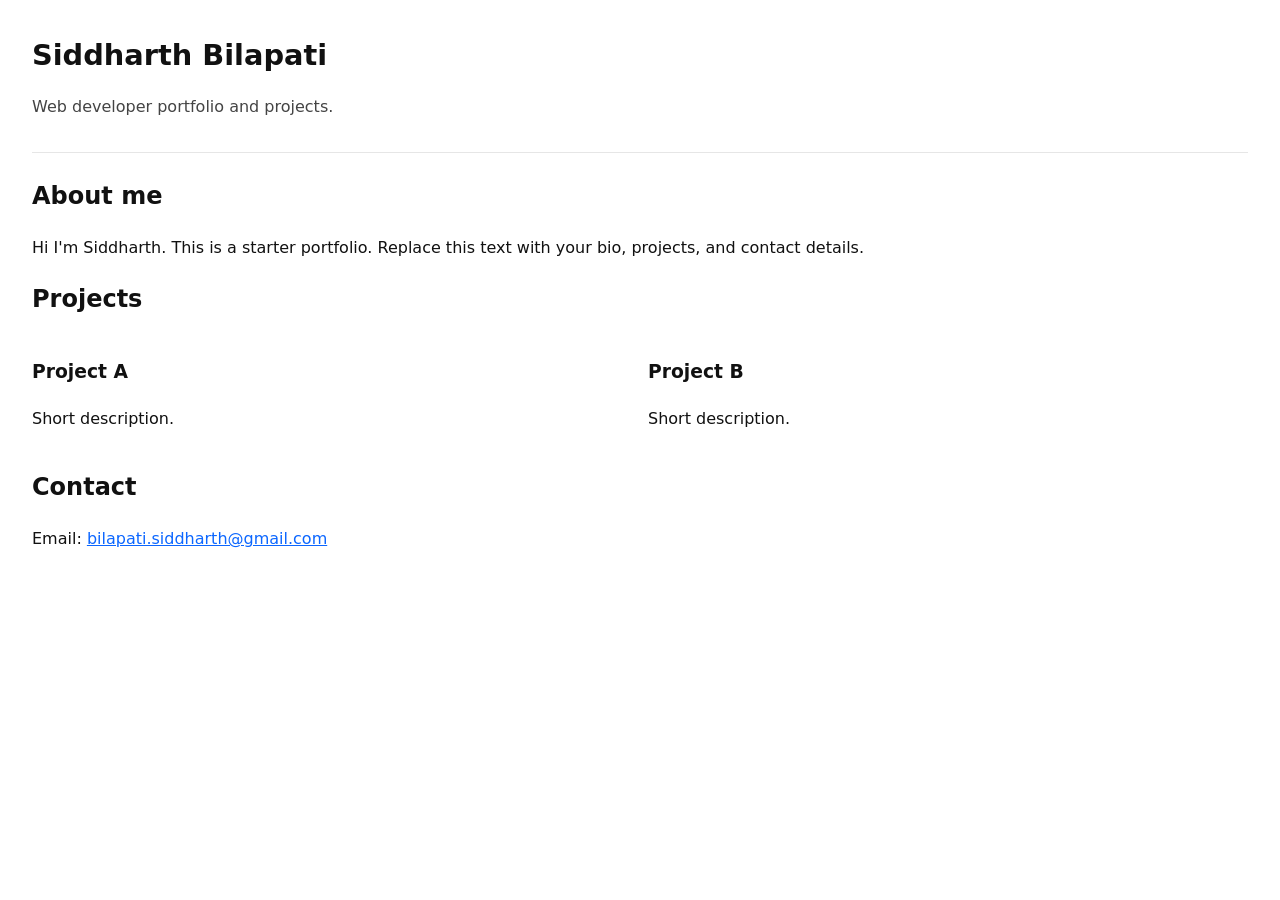
==== index.html @ 4509332d "feat: add index.html" ====
﻿<!doctype html>
<html lang="en">
<head>
  <meta charset="utf-8" />
  <meta name="viewport" content="width=device-width,initial-scale=1" />
  <title>Siddharth Bilapati  Portfolio</title>
  <meta name="description" content="Portfolio site for Siddharth Bilapati" />
  <style>
    body { font-family: system-ui, -apple-system, Segoe UI, Roboto, 'Helvetica Neue', Arial; margin: 0; padding: 2rem; line-height:1.6; color:#111 }
    header { border-bottom: 1px solid #e6e6e6; padding-bottom: 1rem; margin-bottom: 1.5rem }
    h1 { margin: 0; font-size: 1.8rem }
    p.lead { color: #444 }
    .grid { display:grid; gap:1rem; grid-template-columns: repeat(auto-fit,minmax(220px,1fr)); }
    a { color:#0b66ff }
  </style>
</head>
<body>
  <header>
    <h1>Siddharth Bilapati</h1>
    <p class="lead">Web developer  portfolio and projects.</p>
  </header>
  <main>
    <section class="about">
      <h2>About me</h2>
      <p>Hi  I'm Siddharth. This is a starter portfolio. Replace this text with your bio, projects, and contact details.</p>
    </section>

    <section class="projects">
      <h2>Projects</h2>
      <div class="grid">
        <article>
          <h3>Project A</h3>
          <p>Short description.</p>
        </article>
        <article>
          <h3>Project B</h3>
          <p>Short description.</p>
        </article>
      </div>
    </section>

    <section class="contact">
      <h2>Contact</h2>
      <p>Email: <a href="mailto:bilapati.siddharth@gmail.com">bilapati.siddharth@gmail.com</a></p>
    </section>
  </main>
</body>
</html>
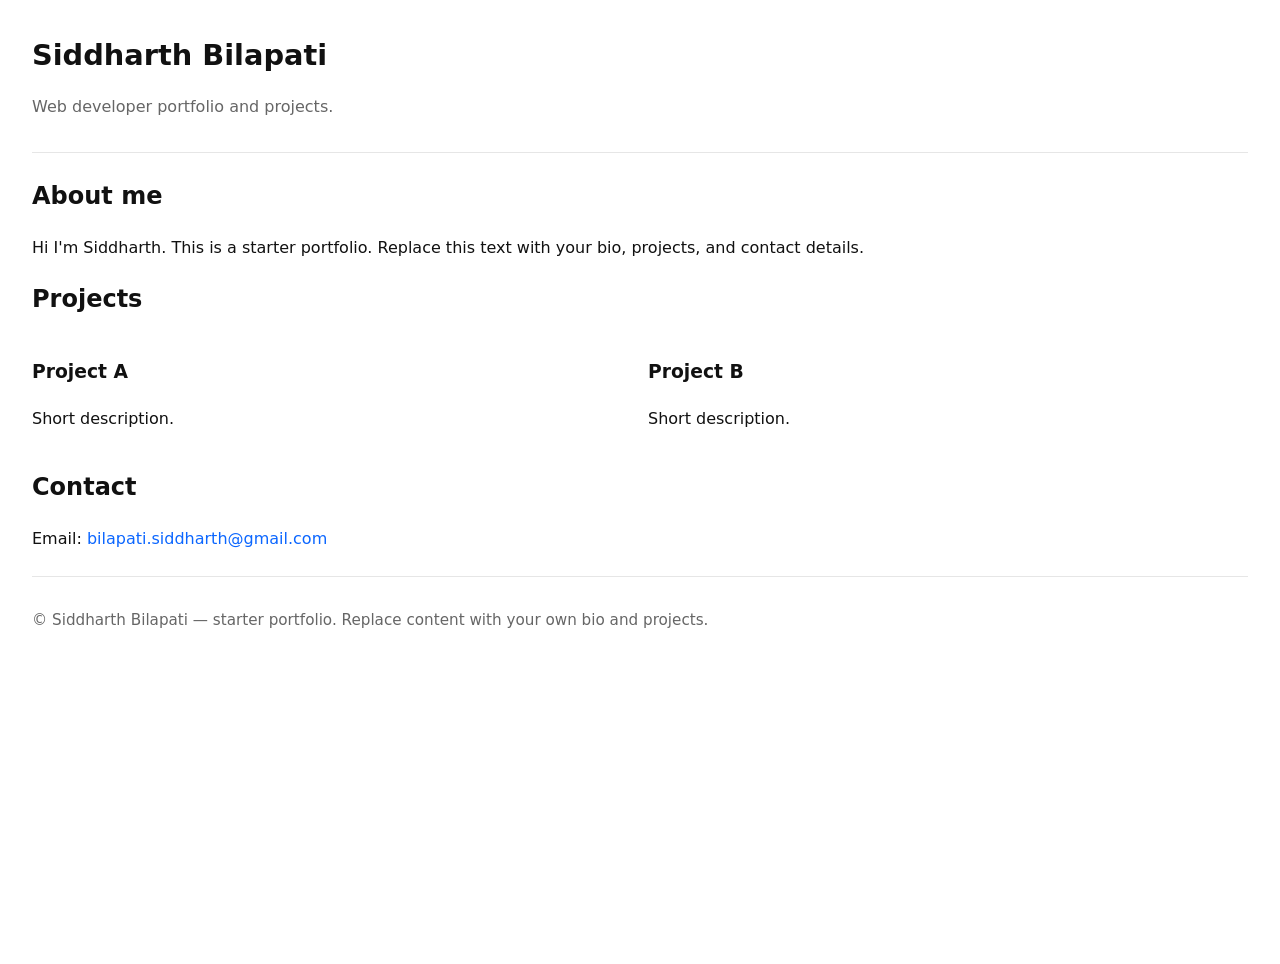
==== commit 11ca6146: "Initial portfolio site" ====
--- a/index.html
+++ b/index.html
@@ -5,14 +5,7 @@
   <meta name="viewport" content="width=device-width,initial-scale=1" />
   <title>Siddharth Bilapati  Portfolio</title>
   <meta name="description" content="Portfolio site for Siddharth Bilapati" />
-  <style>
-    body { font-family: system-ui, -apple-system, Segoe UI, Roboto, 'Helvetica Neue', Arial; margin: 0; padding: 2rem; line-height:1.6; color:#111 }
-    header { border-bottom: 1px solid #e6e6e6; padding-bottom: 1rem; margin-bottom: 1.5rem }
-    h1 { margin: 0; font-size: 1.8rem }
-    p.lead { color: #444 }
-    .grid { display:grid; gap:1rem; grid-template-columns: repeat(auto-fit,minmax(220px,1fr)); }
-    a { color:#0b66ff }
-  </style>
+  <link rel="stylesheet" href="styles.css">
 </head>
 <body>
   <header>
@@ -44,5 +37,8 @@
       <p>Email: <a href="mailto:bilapati.siddharth@gmail.com">bilapati.siddharth@gmail.com</a></p>
     </section>
   </main>
+  <footer class="site-footer">
+    <p>© Siddharth Bilapati — starter portfolio. Replace content with your own bio and projects.</p>
+  </footer>
 </body>
 </html>
--- a/styles.css
+++ b/styles.css
@@ -0,0 +1,24 @@
+/* Starter styles for portfolio-website */
+:root{
+  --bg: #ffffff;
+  --text: #111111;
+  --muted: #666666;
+  --accent: #0b66ff;
+  --border: #e6e6e6;
+}
+html,body{height:100%;}
+body{
+  font-family: system-ui, -apple-system, "Segoe UI", Roboto, "Helvetica Neue", Arial;
+  margin:0;
+  padding:2rem;
+  line-height:1.6;
+  color:var(--text);
+  background:var(--bg);
+}
+header{border-bottom:1px solid var(--border);padding-bottom:1rem;margin-bottom:1.5rem}
+h1{margin:0;font-size:1.8rem}
+p.lead{color:var(--muted)}
+.grid{display:grid;gap:1rem;grid-template-columns:repeat(auto-fit,minmax(220px,1fr));}
+a{color:var(--accent);text-decoration:none}
+.site-footer{border-top:1px solid var(--border);padding-top:1rem;margin-top:1.5rem;color:var(--muted);font-size:0.95rem}
+@media (max-width:520px){body{padding:1rem};h1{font-size:1.4rem}}
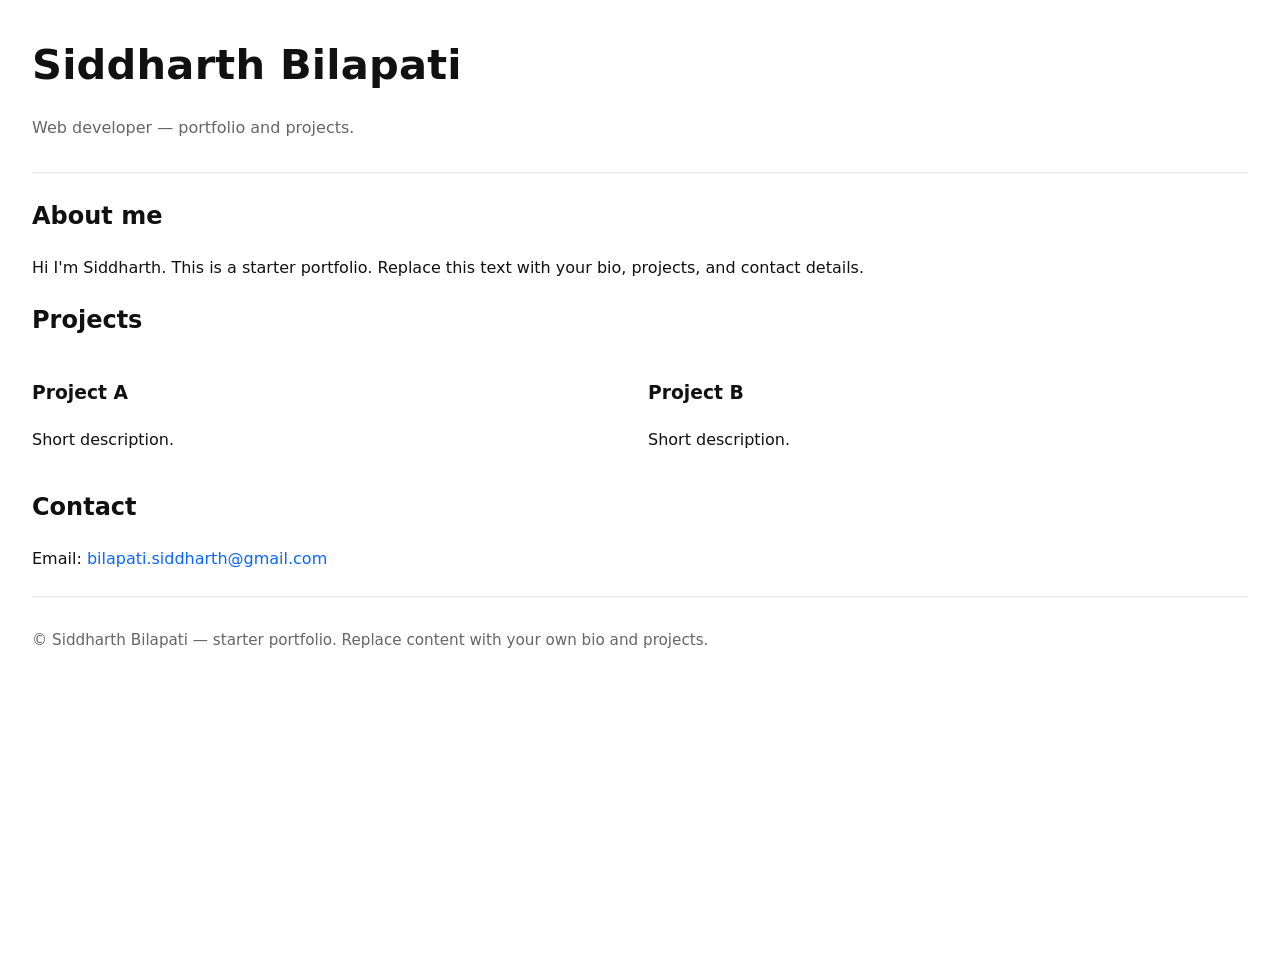
==== commit 2c79785c: "Make site name prominent and add styles" ====
--- a/index.html
+++ b/index.html
@@ -3,14 +3,15 @@
 <head>
   <meta charset="utf-8" />
   <meta name="viewport" content="width=device-width,initial-scale=1" />
-  <title>Siddharth Bilapati  Portfolio</title>
+  <title>Siddharth Bilapati — Portfolio</title>
   <meta name="description" content="Portfolio site for Siddharth Bilapati" />
+  <meta property="og:title" content="Siddharth Bilapati — Portfolio" />
   <link rel="stylesheet" href="styles.css">
 </head>
 <body>
   <header>
-    <h1>Siddharth Bilapati</h1>
-    <p class="lead">Web developer  portfolio and projects.</p>
+    <h1 class="site-name">Siddharth Bilapati</h1>
+    <p class="lead">Web developer — portfolio and projects.</p>
   </header>
   <main>
     <section class="about">
--- a/styles.css
+++ b/styles.css
@@ -16,7 +16,14 @@
   background:var(--bg);
 }
 header{border-bottom:1px solid var(--border);padding-bottom:1rem;margin-bottom:1.5rem}
-h1{margin:0;font-size:1.8rem}
+p.lead{color:var(--muted)}
+.site-name{margin:0;font-size:2rem;letter-spacing:0.2px}
+p.lead{color:var(--muted)}
+
+/* Emphasize header on larger screens */
+@media (min-width:800px){
+  .site-name{font-size:2.6rem}
+}
 p.lead{color:var(--muted)}
 .grid{display:grid;gap:1rem;grid-template-columns:repeat(auto-fit,minmax(220px,1fr));}
 a{color:var(--accent);text-decoration:none}
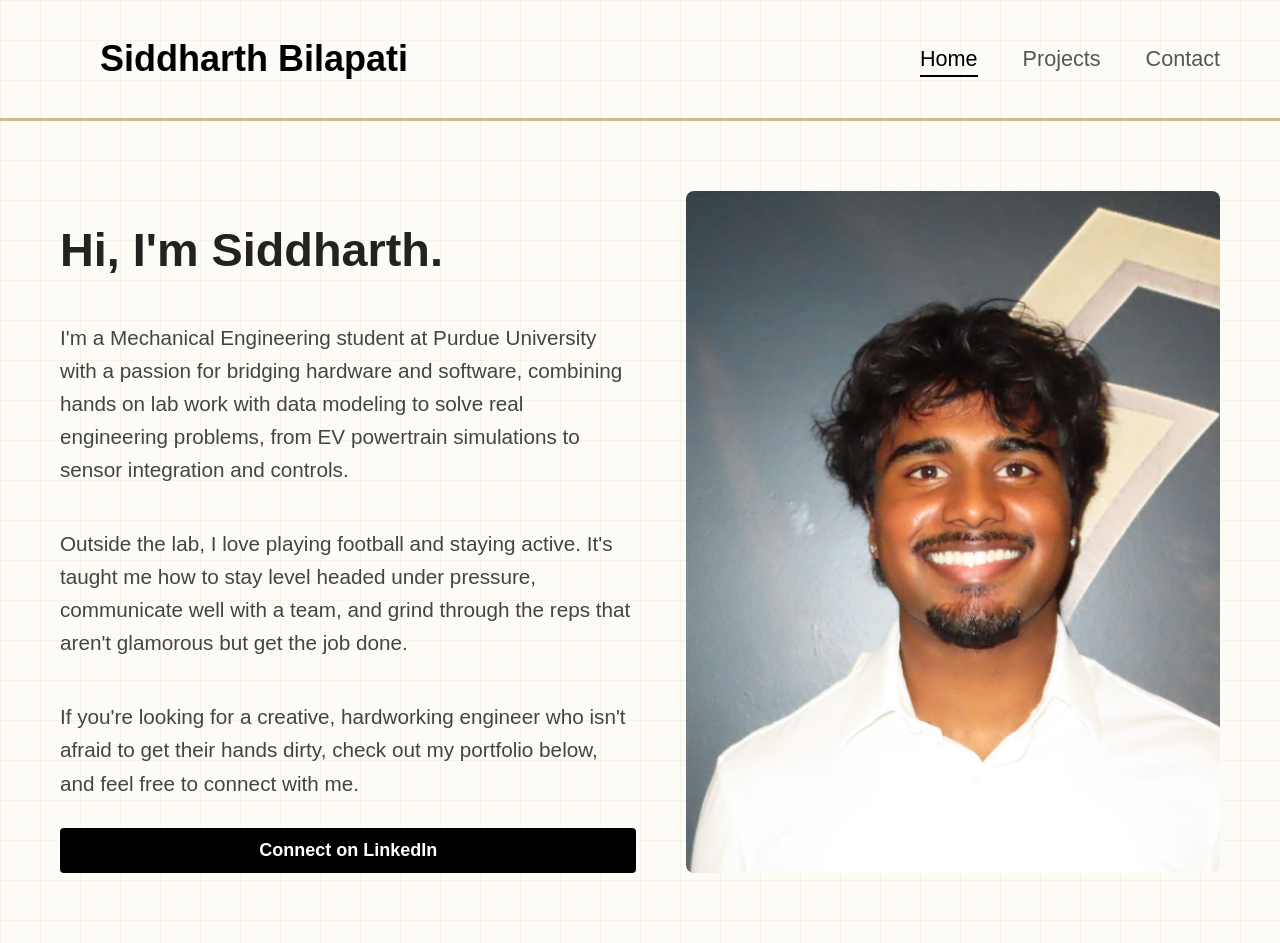
==== commit 56307465: "Add files via upload" ====
--- a/index.html
+++ b/index.html
@@ -1,45 +1,55 @@
-﻿<!doctype html>
+<!DOCTYPE html>
 <html lang="en">
 <head>
-  <meta charset="utf-8" />
-  <meta name="viewport" content="width=device-width,initial-scale=1" />
-  <title>Siddharth Bilapati — Portfolio</title>
-  <meta name="description" content="Portfolio site for Siddharth Bilapati" />
-  <meta property="og:title" content="Siddharth Bilapati — Portfolio" />
-  <link rel="stylesheet" href="styles.css">
+<meta charset="UTF-8">
+<meta name="viewport" content="width=device-width, initial-scale=1.0">
+<title>Siddharth Bilapati | Engineering Portfolio</title>
+<link rel="stylesheet" href="styles.css">
 </head>
 <body>
-  <header>
-    <h1 class="site-name">Siddharth Bilapati</h1>
-    <p class="lead">Web developer — portfolio and projects.</p>
-  </header>
-  <main>
-    <section class="about">
-      <h2>About me</h2>
-      <p>Hi  I'm Siddharth. This is a starter portfolio. Replace this text with your bio, projects, and contact details.</p>
-    </section>
 
-    <section class="projects">
-      <h2>Projects</h2>
-      <div class="grid">
-        <article>
-          <h3>Project A</h3>
-          <p>Short description.</p>
-        </article>
-        <article>
-          <h3>Project B</h3>
-          <p>Short description.</p>
-        </article>
-      </div>
-    </section>
+<nav>
+  <a href="index.html" class="nav-name">Siddharth Bilapati</a>
+  <div>
+    <a href="index.html" class="active">Home</a>
+    <a href="projects.html">Projects</a>
+    <a href="contact.html">Contact</a>
+  </div>
+</nav>
 
-    <section class="contact">
-      <h2>Contact</h2>
-      <p>Email: <a href="mailto:bilapati.siddharth@gmail.com">bilapati.siddharth@gmail.com</a></p>
-    </section>
-  </main>
-  <footer class="site-footer">
-    <p>© Siddharth Bilapati — starter portfolio. Replace content with your own bio and projects.</p>
-  </footer>
+<div class="hero">
+  <div class="hero-text">
+    <h1>Hi, I'm Siddharth.</h1>
+    <p>I'm a Mechanical Engineering student at Purdue University with a passion for bridging hardware and software, combining hands on lab work with data modeling to solve real engineering problems, from EV powertrain simulations to sensor integration and controls.</p>
+    <p>Outside the lab, I love playing football and staying active. It's taught me how to stay level headed under pressure, communicate well with a team, and grind through the reps that aren't glamorous but get the job done.</p>
+    <p>If you're looking for a creative, hardworking engineer who isn't afraid to get their hands dirty, check out my portfolio below, and feel free to connect with me.</p>
+    <button class="linkedin-btn" onclick="openModal()">Connect on LinkedIn</button>
+  </div>
+  <div class="hero-photo">
+    <img src="profile.jpg" alt="Siddharth Bilapati">
+  </div>
+</div>
+
+<!-- LinkedIn modal -->
+<div id="linkedin-modal" class="modal-overlay" onclick="if(event.target===this) closeModal()">
+  <div class="modal-box">
+    <h2>Let's connect</h2>
+    <p>Find me on LinkedIn to see my full background and reach out directly.</p>
+    <div class="modal-actions">
+      <a href="https://www.linkedin.com/in/siddharth-bilapati/" target="_blank" rel="noopener">View Profile</a>
+      <button onclick="closeModal()">Close</button>
+    </div>
+  </div>
+</div>
+
+<script>
+function openModal() {
+  document.getElementById('linkedin-modal').classList.add('open');
+}
+function closeModal() {
+  document.getElementById('linkedin-modal').classList.remove('open');
+}
+</script>
+
 </body>
 </html>
--- a/styles.css
+++ b/styles.css
@@ -1,31 +1,523 @@
-/* Starter styles for portfolio-website */
-:root{
-  --bg: #ffffff;
-  --text: #111111;
-  --muted: #666666;
-  --accent: #0b66ff;
-  --border: #e6e6e6;
-}
-html,body{height:100%;}
-body{
-  font-family: system-ui, -apple-system, "Segoe UI", Roboto, "Helvetica Neue", Arial;
-  margin:0;
-  padding:2rem;
-  line-height:1.6;
-  color:var(--text);
-  background:var(--bg);
-}
-header{border-bottom:1px solid var(--border);padding-bottom:1rem;margin-bottom:1.5rem}
-p.lead{color:var(--muted)}
-.site-name{margin:0;font-size:2rem;letter-spacing:0.2px}
-p.lead{color:var(--muted)}
-
-/* Emphasize header on larger screens */
-@media (min-width:800px){
-  .site-name{font-size:2.6rem}
-}
-p.lead{color:var(--muted)}
-.grid{display:grid;gap:1rem;grid-template-columns:repeat(auto-fit,minmax(220px,1fr));}
-a{color:var(--accent);text-decoration:none}
-.site-footer{border-top:1px solid var(--border);padding-top:1rem;margin-top:1.5rem;color:var(--muted);font-size:0.95rem}
-@media (max-width:520px){body{padding:1rem};h1{font-size:1.4rem}}+html {
+  font-size: 112.5%;
+}
+* {
+  box-sizing: border-box;
+}
+body {
+  font-family: -apple-system, BlinkMacSystemFont, "Segoe UI", Arial, sans-serif;
+  margin: 0;
+  padding: 0;
+  line-height: 1.6;
+  color: #222;
+  background-color: #FDFBF6;
+  background-image:
+    linear-gradient(rgba(207, 185, 145, 0.12) 1px, transparent 1px),
+    linear-gradient(90deg, rgba(207, 185, 145, 0.12) 1px, transparent 1px);
+  background-size: 40px 40px;
+}
+nav {
+  display: flex;
+  justify-content: space-between;
+  align-items: center;
+  padding: 30px 60px;
+  border-bottom: 3px solid #CFB991;
+}
+nav a {
+  text-decoration: none;
+  color: #555;
+  font-weight: 500;
+  font-size: 1.2rem;
+  margin-left: 40px;
+  cursor: pointer;
+}
+nav a:hover {
+  color: #000;
+}
+nav a.active {
+  color: #000;
+  border-bottom: 2px solid #000;
+  padding-bottom: 4px;
+}
+.nav-name {
+  font-size: 2rem;
+  font-weight: 700;
+  color: #000;
+  text-decoration: none;
+  cursor: pointer;
+}
+.hero {
+  display: flex;
+  align-items: stretch;
+  padding: 70px 60px;
+  gap: 50px;
+}
+.hero-text {
+  flex: 1;
+  min-width: 0;
+  display: flex;
+  flex-direction: column;
+  justify-content: center;
+}
+.hero-text h1 {
+  font-size: 2.6rem;
+  font-weight: 800;
+  margin-bottom: 22px;
+  line-height: 1.2;
+}
+.hero-text p {
+  font-size: 1.15rem;
+  color: #444;
+  max-width: 600px;
+  margin-bottom: 20px;
+}
+.hero-text p:last-child { margin-bottom: 0; }
+.linkedin-btn {
+  display: inline-block;
+  margin-top: 8px;
+  padding: 12px 26px;
+  background: #000;
+  color: #fff;
+  border: none;
+  border-radius: 4px;
+  font-size: 1rem;
+  font-weight: 600;
+  cursor: pointer;
+  text-decoration: none;
+}
+.linkedin-btn:hover {
+  background: #CFB991;
+  color: #000;
+}
+.hero-photo {
+  flex: 0 0 46%;
+}
+.hero-photo img {
+  width: 100%;
+  height: 100%;
+  min-height: 500px;
+  object-fit: cover;
+  border-radius: 8px;
+  display: block;
+}
+@media (max-width: 1100px) {
+  .hero-photo { flex-basis: 38%; }
+}
+@media (max-width: 900px) {
+  .hero {
+    flex-direction: column;
+    padding: 40px 24px;
+  }
+  .hero-photo {
+    height: 50vh;
+    width: 100%;
+  }
+  nav {
+    padding: 20px 24px;
+    flex-wrap: wrap;
+    gap: 12px;
+  }
+  nav a {
+    margin-left: 0;
+    margin-right: 24px;
+  }
+}
+.page { display: none; padding-bottom: 60px; }
+.page.active { display: block; }
+.page h1 { padding: 60px 60px 0; }
+
+.contact-wrap {
+  padding: 60px;
+}
+.contact-heading {
+  font-size: 2rem;
+  color: #888;
+  margin-bottom: 10px;
+}
+.contact-sub {
+  font-size: 1.1rem;
+  color: #222;
+  margin-bottom: 34px;
+}
+.contact-layout {
+  display: flex;
+  gap: 50px;
+  align-items: flex-start;
+  flex-wrap: wrap;
+}
+.contact-form {
+  flex: 1 1 500px;
+  max-width: 700px;
+}
+.contact-form-row {
+  display: flex;
+  gap: 16px;
+  margin-bottom: 16px;
+}
+.contact-form input,
+.contact-form textarea {
+  width: 100%;
+  border: none;
+  background: #f2f2f0;
+  padding: 16px 18px;
+  font-size: 1rem;
+  font-family: inherit;
+  border-radius: 3px;
+  color: #222;
+  resize: vertical;
+}
+.contact-form input::placeholder,
+.contact-form textarea::placeholder {
+  color: #999;
+}
+.contact-form textarea {
+  min-height: 160px;
+  margin-bottom: 20px;
+}
+.contact-send-btn {
+  background: #fff;
+  border: 1.5px solid #ddd;
+  padding: 14px 28px;
+  font-size: 1rem;
+  font-weight: 500;
+  color: #333;
+  border-radius: 3px;
+  cursor: pointer;
+}
+.contact-send-btn:hover {
+  border-color: #CFB991;
+  color: #7a6a45;
+}
+.contact-info {
+  flex: 0 0 280px;
+  display: flex;
+  flex-direction: column;
+  gap: 22px;
+  padding-top: 6px;
+}
+.contact-info-item {
+  display: flex;
+  align-items: center;
+  gap: 14px;
+  text-decoration: none;
+  color: #222;
+  font-size: 1.05rem;
+}
+.contact-info-item svg {
+  width: 20px;
+  height: 20px;
+  color: #999;
+  flex-shrink: 0;
+}
+.contact-info-item:hover {
+  color: #7a6a45;
+}
+.contact-info-item:hover svg {
+  color: #CFB991;
+}
+
+.project-grid {
+  display: grid;
+  grid-template-columns: 1fr;
+  gap: 36px;
+  padding: 0 60px;
+  margin-top: 40px;
+}
+@media (max-width: 900px) {
+  .project-grid { grid-template-columns: 1fr; }
+}
+.project-card {
+  cursor: pointer;
+  border: 1px solid #ddd;
+  border-radius: 6px;
+  overflow: hidden;
+  background: #fff;
+  display: flex;
+  flex-direction: row;
+  transition: transform 0.15s ease, box-shadow 0.15s ease;
+}
+@media (max-width: 700px) {
+  .project-card { flex-direction: column; }
+}
+.project-card:hover {
+  transform: translateY(-4px);
+  box-shadow: 0 10px 26px rgba(0,0,0,0.1);
+}
+.project-card-cover {
+  width: 40%;
+  aspect-ratio: 4 / 3;
+  background: #eee;
+  display: flex;
+  align-items: center;
+  justify-content: center;
+  color: #999;
+  font-size: 0.85rem;
+  text-align: center;
+  padding: 0;
+  overflow: hidden;
+  flex: 0 0 40%;
+}
+@media (max-width: 700px) {
+  .project-card-cover { flex: 1 1 auto; width: 100%; }
+}
+.project-card-cover img {
+  width: 100%;
+  height: 100%;
+  object-fit: cover;
+  display: block;
+}
+.project-card-body {
+  padding: 28px 32px;
+  display: flex;
+  flex-direction: column;
+  justify-content: center;
+  flex: 1;
+}
+.project-card-title {
+  font-size: 1.6rem;
+  font-weight: 700;
+  margin-bottom: 10px;
+}
+.project-card-blurb {
+  color: #666;
+  font-size: 1.05rem;
+  line-height: 1.5;
+}
+
+.project-detail { padding: 0 60px; }
+.back-link {
+  display: inline-block;
+  margin: 30px 60px 0;
+  cursor: pointer;
+  color: #555;
+  font-weight: 500;
+}
+.back-link:hover { color: #000; }
+.project-detail-header {
+  margin-top: 10px;
+  margin-bottom: 6px;
+}
+.project-detail .meta {
+  color: #777;
+  font-size: 0.95rem;
+  margin-bottom: 18px;
+}
+.tag-row {
+  display: flex;
+  flex-wrap: wrap;
+  gap: 8px;
+  margin-bottom: 30px;
+}
+.tag-pill {
+  font-size: 0.8rem;
+  border: 1px solid #CFB991;
+  color: #7a6a45;
+  padding: 4px 12px;
+  border-radius: 20px;
+}
+.project-cover-large {
+  width: 100%;
+  aspect-ratio: 16 / 7;
+  background: #eee;
+  display: flex;
+  align-items: center;
+  justify-content: center;
+  color: #999;
+  border-radius: 6px;
+  margin-bottom: 34px;
+  overflow: hidden;
+}
+.project-cover-large img {
+  width: 100%;
+  height: 100%;
+  object-fit: cover;
+  display: block;
+}
+.project-section { max-width: 800px; margin-bottom: 34px; }
+.project-section h3 { margin-bottom: 10px; }
+.project-section p { color: #444; }
+.project-section ul { color: #444; padding-left: 1.2em; }
+.project-section li { margin-bottom: 8px; }
+
+.gallery-grid {
+  display: grid;
+  grid-template-columns: repeat(3, 1fr);
+  gap: 16px;
+  margin-bottom: 50px;
+}
+@media (max-width: 700px) {
+  .gallery-grid { grid-template-columns: 1fr 1fr; }
+}
+.gallery-item {
+  aspect-ratio: 1 / 1;
+  background: repeating-linear-gradient(45deg, #eee, #eee 10px, #e4e4e4 10px, #e4e4e4 20px);
+  display: flex;
+  align-items: center;
+  justify-content: center;
+  color: #999;
+  font-size: 0.8rem;
+  border-radius: 4px;
+  text-align: center;
+  padding: 8px;
+}
+
+/* story flow layout (used for narrative project pages) */
+.story-row {
+  display: flex;
+  gap: 50px;
+  align-items: center;
+  margin-bottom: 44px;
+}
+.story-row.reverse {
+  flex-direction: row-reverse;
+}
+.story-text {
+  flex: 1.15;
+  min-width: 0;
+}
+.story-text h3 {
+  margin-bottom: 10px;
+}
+.story-text ul {
+  color: #444;
+  padding-left: 1.2em;
+  margin: 0;
+}
+.story-text li {
+  margin-bottom: 8px;
+}
+.story-image {
+  flex: 1;
+  border-radius: 6px;
+  overflow: hidden;
+  border: 1px solid #ddd;
+  flex-shrink: 0;
+}
+.story-image img {
+  width: 100%;
+  height: 100%;
+  object-fit: cover;
+  display: block;
+}
+.story-image.stacked {
+  display: flex;
+  flex-direction: column;
+  gap: 10px;
+  border: none;
+}
+.story-image.stacked img {
+  border-radius: 6px;
+  border: 1px solid #ddd;
+}
+@media (max-width: 800px) {
+  .story-row, .story-row.reverse {
+    flex-direction: column;
+  }
+}
+
+/* video pop-out */
+.video-thumb {
+  position: relative;
+  cursor: pointer;
+  border-radius: 6px;
+  overflow: hidden;
+  border: 1px solid #ddd;
+  display: block;
+}
+.video-thumb img {
+  width: 100%;
+  display: block;
+}
+.video-thumb::after {
+  content: '';
+  position: absolute;
+  top: 50%; left: 50%;
+  transform: translate(-50%, -50%);
+  width: 62px; height: 62px;
+  border-radius: 50%;
+  background: rgba(0,0,0,0.65);
+  box-shadow: 0 0 0 0 rgba(207,185,145,0.6);
+  animation: pulse-play 2s infinite;
+}
+.video-thumb::before {
+  content: '';
+  position: absolute;
+  top: 50%; left: 50%;
+  transform: translate(-42%, -50%);
+  z-index: 2;
+  width: 0; height: 0;
+  border-top: 14px solid transparent;
+  border-bottom: 14px solid transparent;
+  border-left: 22px solid #fff;
+}
+@keyframes pulse-play {
+  0% { box-shadow: 0 0 0 0 rgba(207,185,145,0.5); }
+  70% { box-shadow: 0 0 0 16px rgba(207,185,145,0); }
+  100% { box-shadow: 0 0 0 0 rgba(207,185,145,0); }
+}
+.video-caption {
+  font-size: 0.85rem;
+  color: #888;
+  margin-top: 8px;
+  text-align: center;
+}
+.video-modal-box {
+  background: #000;
+  padding: 0;
+  border-radius: 8px;
+  max-width: 900px;
+  width: 90vw;
+  border: 3px solid #CFB991;
+  position: relative;
+}
+.video-modal-box iframe {
+  width: 100%;
+  aspect-ratio: 16/9;
+  display: block;
+  border: none;
+}
+.video-close-btn {
+  position: absolute;
+  top: -40px;
+  right: 0;
+  background: #fff;
+  border: none;
+  border-radius: 4px;
+  padding: 8px 16px;
+  cursor: pointer;
+  font-weight: 600;
+}
+
+/* modal */
+.modal-overlay {
+  display: none;
+  position: fixed;
+  top: 0; left: 0; right: 0; bottom: 0;
+  background: rgba(0,0,0,0.5);
+  align-items: center;
+  justify-content: center;
+  z-index: 100;
+}
+.modal-overlay.open { display: flex; }
+.modal-box {
+  background: #FDFBF6;
+  padding: 36px;
+  border-radius: 8px;
+  max-width: 380px;
+  text-align: center;
+  border: 3px solid #CFB991;
+}
+.modal-box h2 { margin-top: 0; font-size: 1.4rem; }
+.modal-box p { color: #555; margin-bottom: 24px; }
+.modal-actions { display: flex; gap: 12px; justify-content: center; }
+.modal-actions a, .modal-actions button {
+  padding: 10px 20px;
+  border-radius: 4px;
+  font-weight: 600;
+  font-size: 0.95rem;
+  cursor: pointer;
+  text-decoration: none;
+  border: 1.5px solid #000;
+}
+.modal-actions a { background: #000; color: #fff; }
+.modal-actions button { background: transparent; color: #000; }
